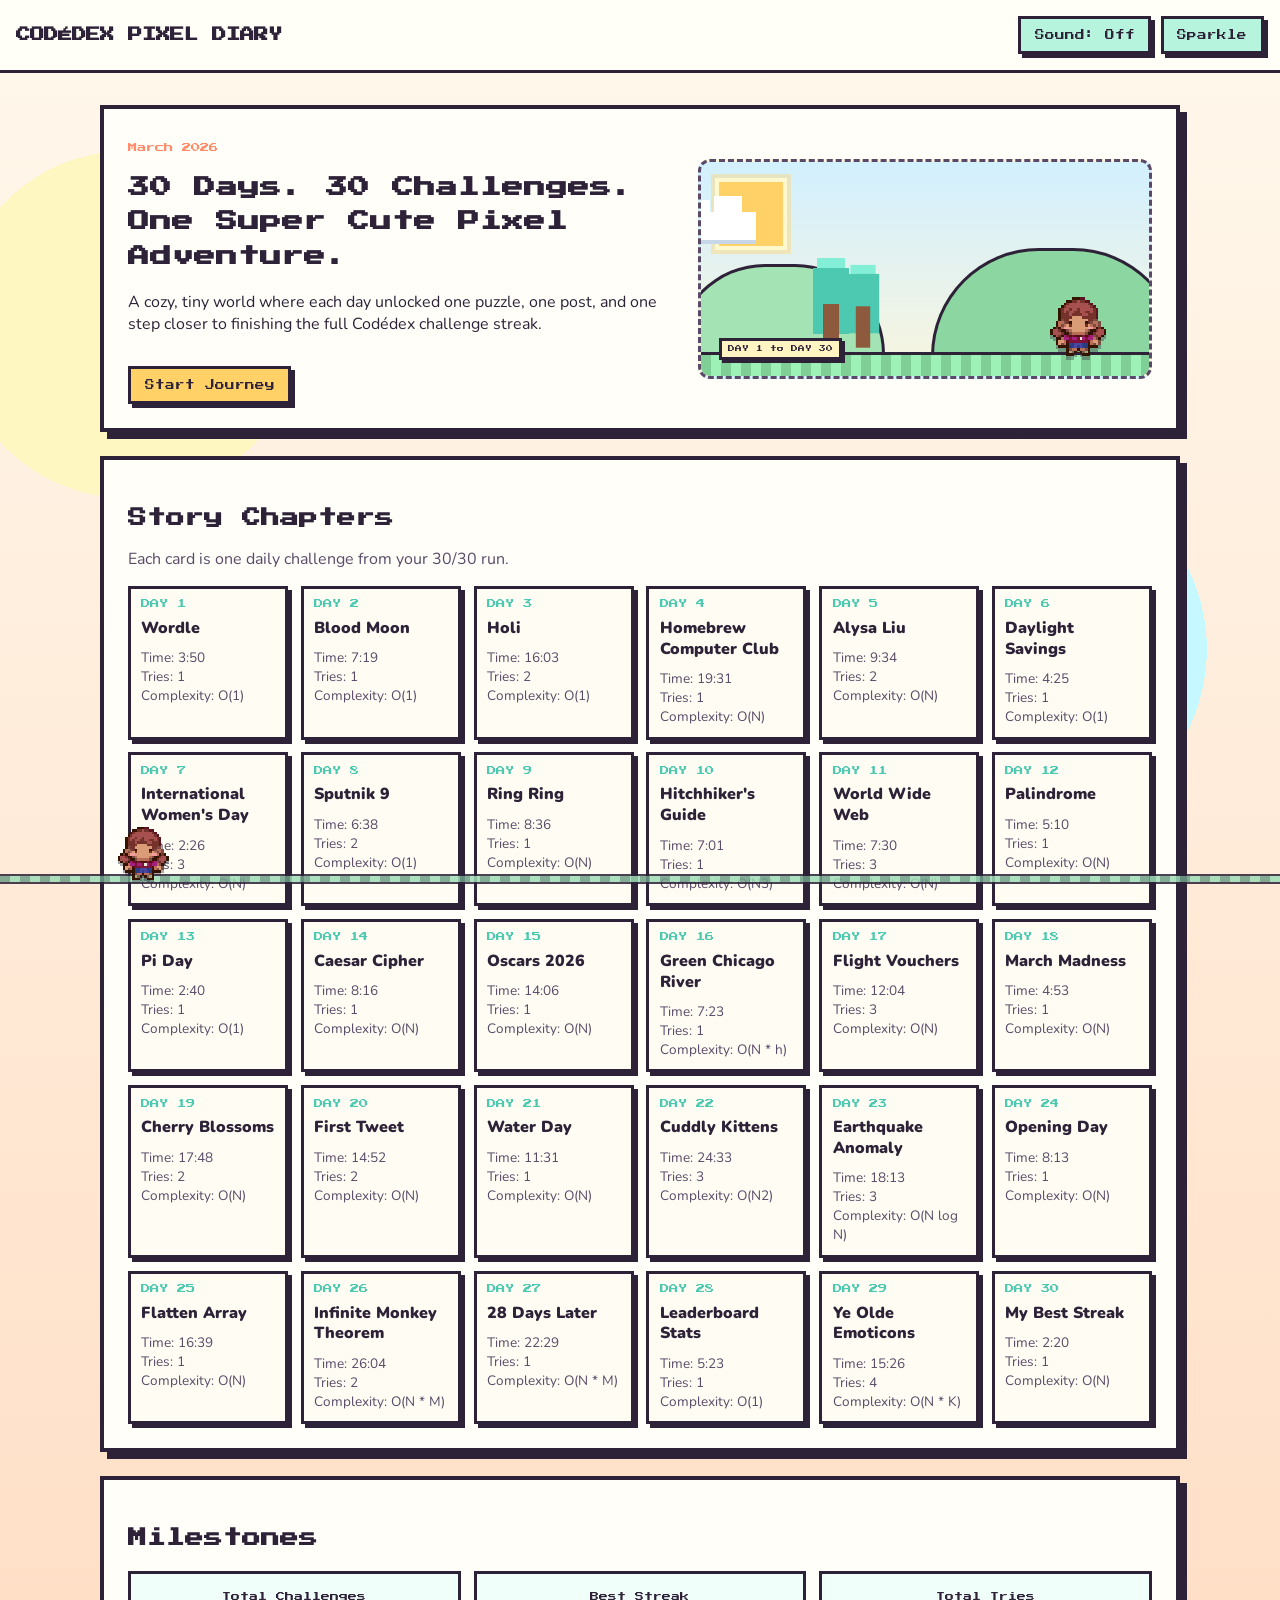
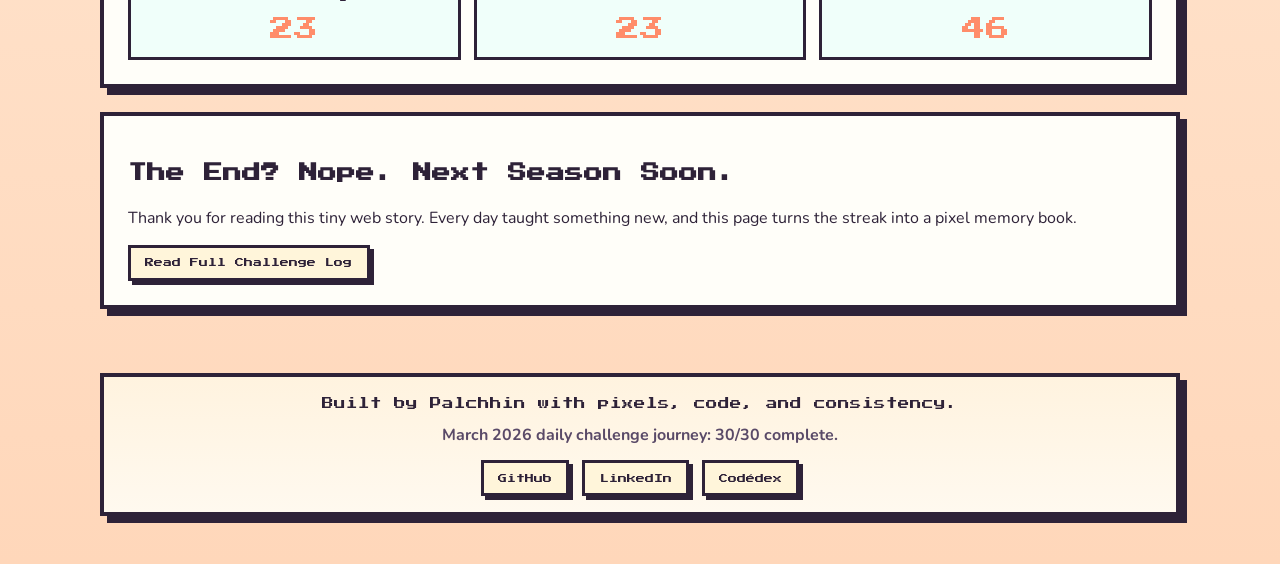
==== journey-website/index.html @ fd7de2a3 "update: move the file path to a new folder" ====
<!DOCTYPE html>
<html lang="en">
<head>
  <meta charset="UTF-8" />
  <meta name="viewport" content="width=device-width, initial-scale=1.0" />
  <title>Palchhin's Pixel Challenge Journey</title>
  <link rel="preconnect" href="https://fonts.googleapis.com" />
  <link rel="preconnect" href="https://fonts.gstatic.com" crossorigin />
  <link href="https://fonts.googleapis.com/css2?family=Press+Start+2P&family=Nunito:wght@500;700;900&display=swap" rel="stylesheet" />
  <link rel="stylesheet" href="style.css" />
</head>
<body>
  <div class="sky-overlay" aria-hidden="true"></div>

  <header class="topbar">
    <div class="logo-wrap">
      <h1 class="logo">CODÉDEX PIXEL DIARY</h1>
    </div>
    <div class="actions">
      <button id="musicToggle" class="pixel-btn" aria-pressed="false">Sound: Off</button>
      <button id="sparkleBtn" class="pixel-btn">Sparkle</button>
    </div>
  </header>

  <main>
    <section class="hero panel reveal">
      <div class="hero-copy">
        <p class="tiny">March 2026</p>
        <h2>30 Days. 30 Challenges. One Super Cute Pixel Adventure.</h2>
        <p>
          A cozy, tiny world where each day unlocked one puzzle, one post, and one step closer to finishing the full Codédex challenge streak.
        </p>
        <button id="startJourney" class="pixel-btn big">Start Journey</button>
      </div>
      <div class="hero-art" aria-hidden="true">
        <div class="sun"></div>
        <div class="cloud c1"></div>
        <div class="cloud c2"></div>
        <div class="hill hill-back"></div>
        <div class="hill hill-front"></div>
        <div class="pixel-tree t1"></div>
        <div class="pixel-tree t2"></div>
        <div class="hero-sign">DAY 1 to DAY 30</div>
        <img class="hero-pet" src="gif/character.gif" alt="" />
        <div class="grass"></div>
      </div>
    </section>

    <section id="timeline" class="panel reveal">
      <h3>Story Chapters</h3>
      <p class="section-copy">Each card is one daily challenge from your 30/30 run.</p>
      <div id="dayGrid" class="day-grid"></div>
    </section>

    <div class="scroll-walker" aria-hidden="true">
      <div id="walkerTrack" class="walker-track">
        <img id="walkerSprite" class="walker-gif" src="gif/character.gif" alt="" />
      </div>
    </div>

    <section class="panel milestones reveal">
      <h3>Milestones</h3>
      <div class="milestone-grid">
        <article class="mile">
          <p class="label">Total Challenges</p>
          <p class="value" data-counter="30">0</p>
        </article>
        <article class="mile">
          <p class="label">Best Streak</p>
          <p class="value" data-counter="30">0</p>
        </article>
        <article class="mile">
          <p class="label">Total Tries</p>
          <p class="value" data-counter="50">0</p>
        </article>
      </div>
    </section>

    <section class="panel finale reveal">
      <h3>The End? Nope. Next Season Soon.</h3>
      <p>
        Thank you for reading this tiny web story. Every day taught something new, and this page turns the streak into a pixel memory book.
      </p>
      <div class="links">
        <a class="pixel-link" href="https://github.com/palchhinparihar/codedex-daily-challenge/blob/main/README.md" target="_blank" rel="noreferrer">Read Full Challenge Log</a>
      </div>
    </section>
  </main>

  <footer class="site-footer reveal">
    <p class="footer-title">Built by Palchhin with pixels, code, and consistency.</p>
    <p class="footer-copy">March 2026 daily challenge journey: 30/30 complete.</p>
    <div class="footer-links">
      <a class="pixel-link" href="https://github.com/palchhinparihar/codedex-daily-challenge" target="_blank" rel="noreferrer">GitHub</a>
      <a class="pixel-link" href="https://www.linkedin.com/in/palchhinparihar" target="_blank" rel="noreferrer">LinkedIn</a>
      <a class="pixel-link" href="https://www.codedex.io/@palchhin" target="_blank" rel="noreferrer">Codédex</a>
    </div>
  </footer>

  <div id="dayModal" class="day-modal" aria-hidden="true" role="dialog" aria-modal="true" aria-labelledby="modalTitle">
    <div class="day-modal__panel">
      <button id="closeModal" class="pixel-btn day-modal__close" aria-label="Close day details">Close</button>
      <p id="modalDay" class="tiny"></p>
      <h4 id="modalTitle"></h4>
      <p id="modalNote" class="modal-note"></p>

      <div id="modalLinks" class="modal-links"></div>

      <section class="modal-block">
        <h5>Code</h5>
        <pre class="code-view"><code id="modalCode"></code></pre>
      </section>

      <section class="modal-block">
        <h5>Explanation</h5>
        <p id="modalExplanation" class="modal-explanation"></p>
      </section>
    </div>
  </div>

  <div id="journeyIntro" class="journey-intro" aria-hidden="true" role="dialog" aria-modal="true" aria-labelledby="journeyTitle">
    <div class="journey-intro__panel">
      <p class="tiny">Adventure Loading</p>
      <h4 id="journeyTitle">Your Pixel Story Is Starting...</h4>
      <img class="journey-intro__gif" src="gif/character.gif" alt="" />
      <p class="journey-intro__caption">Packing sparkles, confidence, and daily challenge energy.</p>
      <div class="journey-intro__bar" aria-hidden="true">
        <span class="journey-intro__fill"></span>
      </div>
    </div>
  </div>

  <div id="toast" class="toast" role="status" aria-live="polite"></div>

  <script src="script.js"></script>
</body>
</html>
---- journey-website/style.css ----
:root {
  --bg-cream: #fff8ec;
  --bg-peach: #ffd7ba;
  --bg-mint: #b7f4dd;
  --ink: #2e2238;
  --ink-soft: #5a4a68;
  --accent-coral: #ff8d6a;
  --accent-teal: #4cc9b0;
  --accent-yellow: #ffd166;
  --panel: #fffef9;
  --pixel-shadow: 4px 4px 0 #2e2238;
}

* {
  box-sizing: border-box;
}

body {
  margin: 0;
  font-family: "Nunito", sans-serif;
  color: var(--ink);
  background:
    radial-gradient(circle at 10% 15%, #fff7c2 0 8%, transparent 8%),
    radial-gradient(circle at 80% 30%, #c5f9ff 0 10%, transparent 10%),
    linear-gradient(180deg, var(--bg-cream), var(--bg-peach));
  min-height: 100vh;
  overflow-x: hidden;
}

.sky-overlay {
  position: fixed;
  inset: 0;
  pointer-events: none;
  background-image: linear-gradient(transparent 95%, rgba(46, 34, 56, 0.09) 95%);
  background-size: 100% 6px;
  opacity: 0.2;
}

.topbar {
  position: sticky;
  top: 0;
  z-index: 10;
  padding: 1rem;
  display: flex;
  gap: 1rem;
  justify-content: space-between;
  align-items: center;
  background: rgba(255, 254, 249, 0.9);
  border-bottom: 3px solid var(--ink);
  backdrop-filter: blur(4px);
}

.logo-wrap {
  display: flex;
  align-items: center;
  gap: 0.65rem;
}

.header-mascot {
  width: 34px;
  height: 34px;
  image-rendering: pixelated;
  border: 2px solid var(--ink);
  background: #fff7e8;
  box-shadow: 2px 2px 0 #2e2238;
}

.logo {
  margin: 0;
  font-family: "Press Start 2P", cursive;
  font-size: clamp(0.6rem, 2.2vw, 0.9rem);
  line-height: 1.7;
}

.actions {
  display: flex;
  gap: 0.6rem;
  flex-wrap: wrap;
}

.pixel-btn {
  border: 3px solid var(--ink);
  background: var(--bg-mint);
  color: var(--ink);
  box-shadow: var(--pixel-shadow);
  font-family: "Press Start 2P", cursive;
  font-size: 0.6rem;
  padding: 0.7rem 0.85rem;
  cursor: pointer;
  transition: transform 120ms ease;
}

.pixel-btn:hover {
  transform: translate(-2px, -2px);
}

.pixel-btn:active {
  transform: translate(2px, 2px);
  box-shadow: 2px 2px 0 #2e2238;
}

.pixel-btn.big {
  margin-top: 0.9rem;
  background: var(--accent-yellow);
}

main {
  width: min(1080px, 92vw);
  margin: 2rem auto 4rem;
  display: grid;
  gap: 1.5rem;
}

.panel {
  border: 4px solid var(--ink);
  background: var(--panel);
  padding: clamp(1rem, 2vw, 1.5rem);
  box-shadow: 7px 7px 0 #2e2238;
}

.hero {
  display: grid;
  gap: 1rem;
  grid-template-columns: 1.1fr 0.9fr;
  align-items: center;
}

.tiny {
  font-family: "Press Start 2P", cursive;
  font-size: 0.58rem;
  color: var(--accent-coral);
}

.hero h2,
.panel h3 {
  font-family: "Press Start 2P", cursive;
  line-height: 1.6;
}

.hero h2 {
  font-size: clamp(1rem, 2.2vw, 1.35rem);
}

.hero-art {
  min-height: 220px;
  border: 3px dashed var(--ink-soft);
  border-radius: 12px;
  position: relative;
  background: linear-gradient(180deg, #d2f0ff 0%, #f9f5de 100%);
  overflow: hidden;
}

.sun {
  width: 64px;
  height: 64px;
  background: var(--accent-yellow);
  position: absolute;
  top: 20px;
  left: 18px;
  box-shadow: 0 0 0 4px #fff7ce, 0 0 0 8px #ffd16666;
  animation: bob 2.4s ease-in-out infinite;
}

.cloud {
  position: absolute;
  width: 80px;
  height: 28px;
  background: #fff;
  box-shadow: 0 4px 0 #c8d7e7;
  animation: float 8s linear infinite;
}

.cloud::before,
.cloud::after {
  content: "";
  position: absolute;
  background: #fff;
}

.cloud::before {
  width: 20px;
  height: 20px;
  top: -12px;
  left: 14px;
}

.cloud::after {
  width: 28px;
  height: 28px;
  top: -16px;
  left: 38px;
}

.cloud.c1 {
  top: 50px;
  left: -25px;
}

.cloud.c2 {
  top: 94px;
  left: -100px;
  animation-delay: -4s;
}

.cat {
  position: absolute;
  width: 56px;
  height: 40px;
  background: var(--accent-coral);
  right: 24px;
  bottom: 20px;
  box-shadow: inset 0 -6px 0 #ef6f5c;
  animation: hop 1.2s ease-in-out infinite;
}

.cat::before,
.cat::after {
  content: "";
  position: absolute;
  top: -12px;
  width: 10px;
  height: 12px;
  background: var(--accent-coral);
}

.cat::before {
  left: 8px;
}

.cat::after {
  right: 8px;
}

.hill {
  position: absolute;
  border: 3px solid var(--ink);
  border-bottom: none;
  border-radius: 120px 120px 0 0;
}

.hill-back {
  width: 210px;
  height: 90px;
  left: -26px;
  bottom: 22px;
  background: #a4e4b4;
}

.hill-front {
  width: 250px;
  height: 108px;
  right: -32px;
  bottom: 20px;
  background: #8bd6a1;
}

.pixel-tree {
  position: absolute;
  width: 16px;
  height: 46px;
  bottom: 26px;
  background: #8e5a3e;
  box-shadow: 0 -26px 0 10px #4cc9b0, 0 -40px 0 6px #83efd7;
}

.pixel-tree.t1 {
  left: 122px;
}

.pixel-tree.t2 {
  left: 154px;
  transform: scale(0.9);
}

.hero-sign {
  position: absolute;
  left: 18px;
  bottom: 16px;
  border: 3px solid var(--ink);
  background: #fff4c2;
  padding: 0.2rem 0.35rem;
  font-family: "Press Start 2P", cursive;
  font-size: 0.42rem;
  line-height: 1.4;
  box-shadow: 3px 3px 0 #2e2238;
  z-index: 2;
}

.hero-pet {
  position: absolute;
  right: 40px;
  bottom: 20px;
  width: 64px;
  height: 64px;
  image-rendering: pixelated;
  filter: drop-shadow(0 4px 0 rgba(46, 34, 56, 0.35));
  animation: heroPetHop 1.3s ease-in-out infinite;
  z-index: 3;
}

.grass {
  position: absolute;
  left: 0;
  right: 0;
  bottom: 0;
  height: 24px;
  background: repeating-linear-gradient(90deg, #7fcf96 0 10px, #9df1b6 10px 20px);
  border-top: 3px solid var(--ink);
}

.section-copy {
  margin-top: -0.2rem;
  color: var(--ink-soft);
}

.day-grid {
  display: grid;
  grid-template-columns: repeat(auto-fill, minmax(160px, 1fr));
  gap: 0.8rem;
}

.day-card {
  border: 3px solid var(--ink);
  background: #fffdf3;
  padding: 0.65rem;
  box-shadow: 4px 4px 0 #2e2238;
  transform: translateY(0);
  transition: transform 180ms ease;
  cursor: pointer;
}

.day-card:hover {
  transform: translateY(-5px) rotate(-0.8deg);
}

.day-card:focus-visible {
  outline: 3px solid var(--accent-coral);
  outline-offset: 2px;
}

.day {
  margin: 0;
  font-family: "Press Start 2P", cursive;
  font-size: 0.58rem;
  color: var(--accent-teal);
}

.title {
  margin: 0.6rem 0;
  font-weight: 900;
  line-height: 1.3;
}

.meta {
  margin: 0;
  font-size: 0.85rem;
  color: var(--ink-soft);
}

.milestone-grid {
  display: grid;
  gap: 0.8rem;
  grid-template-columns: repeat(auto-fit, minmax(180px, 1fr));
}

.mile {
  border: 3px solid var(--ink);
  background: #f0fffa;
  padding: 1rem;
  text-align: center;
}

.label {
  margin: 0;
  font-family: "Press Start 2P", cursive;
  font-size: 0.56rem;
  line-height: 1.5;
}

.value {
  margin: 0.8rem 0 0;
  font-family: "Press Start 2P", cursive;
  font-size: 1.5rem;
  color: var(--accent-coral);
}

.links {
  display: flex;
  gap: 0.8rem;
  flex-wrap: wrap;
}

.pixel-link {
  border: 3px solid var(--ink);
  color: var(--ink);
  text-decoration: none;
  padding: 0.65rem 0.9rem;
  font-family: "Press Start 2P", cursive;
  font-size: 0.56rem;
  background: #fff5da;
  box-shadow: var(--pixel-shadow);
}

.pixel-link:hover {
  background: #ffe3a1;
}

.scroll-walker {
  position: fixed;
  left: 0;
  right: 0;
  bottom: 12px;
  height: 44px;
  pointer-events: none;
  z-index: 15;
}

.scroll-walker::before {
  content: "";
  position: absolute;
  left: 0;
  right: 0;
  bottom: 4px;
  height: 6px;
  background: repeating-linear-gradient(90deg, #6f9f87 0 10px, #9edcb6 10px 20px);
  border-top: 2px solid var(--ink);
  border-bottom: 2px solid var(--ink);
  opacity: 0.86;
}

.walker-track {
  position: absolute;
  left: 0;
  bottom: 8px;
  width: 58px;
  height: 58px;
  transform: translate3d(0, 0, 0);
  will-change: transform;
}

.walker-gif {
  position: absolute;
  inset: 0;
  width: 58px;
  height: 58px;
  image-rendering: pixelated;
  filter: drop-shadow(0 3px 0 rgba(46, 34, 56, 0.4));
  transform: translateY(0);
  will-change: transform;
}

.walker-gif.walking {
  animation: walkerBounce 300ms ease-in-out infinite;
}

.day-modal {
  position: fixed;
  inset: 0;
  background: rgba(46, 34, 56, 0.56);
  display: grid;
  place-items: center;
  opacity: 0;
  pointer-events: none;
  transition: opacity 180ms ease;
  z-index: 30;
  padding: 1rem;
}

.day-modal.open {
  opacity: 1;
  pointer-events: auto;
}

.journey-intro {
  position: fixed;
  inset: 0;
  background: rgba(46, 34, 56, 0.58);
  display: grid;
  place-items: center;
  padding: 1rem;
  opacity: 0;
  pointer-events: none;
  transition: opacity 180ms ease;
  z-index: 35;
}

.journey-intro.open {
  opacity: 1;
  pointer-events: auto;
}

.journey-intro__panel {
  width: min(560px, 100%);
  border: 4px solid var(--ink);
  background: linear-gradient(180deg, #fff7e6, #fffdf6);
  box-shadow: 8px 8px 0 #2e2238;
  text-align: center;
  padding: 1rem;
  transform: scale(0.95);
  animation: introPop 280ms ease forwards;
}

.journey-intro__panel h4 {
  margin: 0.35rem 0 0.8rem;
  font-family: "Press Start 2P", cursive;
  font-size: clamp(0.75rem, 2.2vw, 0.98rem);
  line-height: 1.7;
}

.journey-intro__gif {
  width: 92px;
  height: 92px;
  image-rendering: pixelated;
  filter: drop-shadow(0 4px 0 rgba(46, 34, 56, 0.35));
  animation: introHop 540ms ease-in-out infinite;
}

.journey-intro__caption {
  margin: 0.65rem 0 0.75rem;
  color: var(--ink-soft);
  font-weight: 700;
}

.journey-intro__bar {
  width: min(380px, 92%);
  margin: 0 auto;
  height: 16px;
  border: 3px solid var(--ink);
  background: #f8efd2;
  overflow: hidden;
}

.journey-intro__fill {
  display: block;
  height: 100%;
  width: 0;
  background: repeating-linear-gradient(90deg, #ffd166 0 14px, #4cc9b0 14px 28px);
}

.journey-intro.open .journey-intro__fill {
  animation: introFill 1100ms ease forwards;
}

.landing-highlight {
  animation: landingPulse 850ms ease;
}

.day-modal__panel {
  width: min(880px, 100%);
  max-height: 88vh;
  overflow: auto;
  border: 4px solid var(--ink);
  background: #fffef9;
  box-shadow: 8px 8px 0 #2e2238;
  padding: 1rem;
  position: relative;
}

.day-modal__close {
  position: sticky;
  top: 0;
  margin-left: auto;
  display: block;
  z-index: 1;
}

#modalTitle {
  margin: 0.4rem 0 0.8rem;
  font-family: "Press Start 2P", cursive;
  line-height: 1.6;
  font-size: clamp(0.88rem, 2vw, 1.15rem);
}

.modal-note {
  margin: 0.35rem 0 0.7rem;
  color: var(--ink-soft);
  font-weight: 700;
}

.modal-links {
  display: flex;
  gap: 0.6rem;
  flex-wrap: wrap;
  margin-bottom: 0.9rem;
}

.modal-block h5 {
  margin: 0.7rem 0 0.5rem;
  font-family: "Press Start 2P", cursive;
  font-size: 0.64rem;
}

.code-view {
  margin: 0;
  border: 3px solid var(--ink);
  background: #171621;
  color: #f4f3ff;
  padding: 0.9rem;
  white-space: pre;
  overflow: auto;
  font-family: "Courier New", monospace;
  font-size: 0.8rem;
  line-height: 1.45;
}

.modal-explanation {
  margin-top: 0;
  color: #463c53;
  font-weight: 700;
  white-space: pre-line;
}

.toast {
  position: fixed;
  left: 50%;
  bottom: 20px;
  transform: translateX(-50%);
  border: 3px solid var(--ink);
  background: #fff;
  padding: 0.55rem 0.85rem;
  font-family: "Press Start 2P", cursive;
  font-size: 0.56rem;
  box-shadow: var(--pixel-shadow);
  opacity: 0;
  pointer-events: none;
  transition: opacity 180ms ease;
}

.toast.show {
  opacity: 1;
}

.site-footer {
  width: min(1080px, 92vw);
  margin: 0 auto 3rem;
  border: 4px solid var(--ink);
  background: linear-gradient(180deg, #fff3df, #fff9ef);
  box-shadow: 7px 7px 0 #2e2238;
  padding: 1rem 1.2rem;
  text-align: center;
}

.footer-title {
  margin: 0;
  font-family: "Press Start 2P", cursive;
  font-size: clamp(0.56rem, 1.6vw, 0.72rem);
  line-height: 1.8;
}

.footer-copy {
  margin: 0.65rem 0 0.9rem;
  color: var(--ink-soft);
  font-weight: 700;
}

.footer-links {
  display: flex;
  justify-content: center;
  gap: 0.8rem;
  flex-wrap: wrap;
}

.reveal {
  opacity: 0;
  transform: translateY(20px);
  transition: opacity 500ms ease, transform 500ms ease;
}

.reveal.visible {
  opacity: 1;
  transform: none;
}

.sparkle {
  position: fixed;
  left: 0;
  top: 0;
  width: var(--size, 11px);
  height: var(--size, 11px);
  transform: translate(-50%, -50%) scale(0.2) rotate(0deg);
  pointer-events: none;
  background: var(--color, var(--accent-yellow));
  box-shadow: 0 0 0 3px #fff8de, 0 0 18px 2px rgba(255, 244, 188, 0.9);
  border: 2px solid #fffdf3;
  image-rendering: pixelated;
  animation: sparkleBurst var(--dur, 850ms) cubic-bezier(0.16, 0.84, 0.35, 1) forwards;
  z-index: 20;
}

.sparkle-star {
  clip-path: polygon(50% 0%, 62% 34%, 100% 50%, 62% 66%, 50% 100%, 38% 66%, 0% 50%, 38% 34%);
}

.sparkle-dot {
  border-radius: 50%;
}

@keyframes float {
  from {
    transform: translateX(-20%);
  }
  to {
    transform: translateX(220%);
  }
}

@keyframes hop {
  0%,
  100% {
    transform: translateY(0);
  }
  50% {
    transform: translateY(-9px);
  }
}

@keyframes bob {
  0%,
  100% {
    transform: translateY(0);
  }
  50% {
    transform: translateY(-5px);
  }
}

@keyframes blink {
  0% {
    opacity: 0.95;
    transform: scale(1);
  }
  100% {
    opacity: 0;
    transform: scale(3);
  }
}

@keyframes sparkleBurst {
  0% {
    opacity: 0;
    transform: translate(-50%, -50%) scale(0.2) rotate(0deg);
  }
  15% {
    opacity: 1;
  }
  100% {
    opacity: 0;
    transform: translate(calc(-50% + var(--dx, 0px)), calc(-50% + var(--dy, 0px))) scale(1.35) rotate(var(--spin, 90deg));
  }
}

@keyframes heroPetHop {
  0%,
  100% {
    transform: translateY(0);
  }
  50% {
    transform: translateY(-7px);
  }
}

@keyframes walkerBounce {
  0%,
  100% {
    transform: translateY(0);
  }
  50% {
    transform: translateY(-2px);
  }
}

@keyframes introPop {
  to {
    transform: scale(1);
  }
}

@keyframes introHop {
  0%,
  100% {
    transform: translateY(0);
  }
  50% {
    transform: translateY(-6px);
  }
}

@keyframes introFill {
  from {
    width: 0;
  }
  to {
    width: 100%;
  }
}

@keyframes landingPulse {
  0% {
    box-shadow: 7px 7px 0 #2e2238, 0 0 0 0 rgba(255, 141, 106, 0.45);
  }
  100% {
    box-shadow: 7px 7px 0 #2e2238, 0 0 0 16px rgba(255, 141, 106, 0);
  }
}

@media (max-width: 780px) {
  .hero {
    grid-template-columns: 1fr;
  }

  .hero-art {
    min-height: 190px;
  }

  .pixel-btn,
  .pixel-link {
    font-size: 0.52rem;
  }

  .scroll-walker {
    bottom: 8px;
  }

  .day-modal__panel {
    max-height: 92vh;
  }
}

@media (prefers-reduced-motion: reduce) {
  *,
  *::before,
  *::after {
    animation: none !important;
    transition-duration: 1ms !important;
  }
}
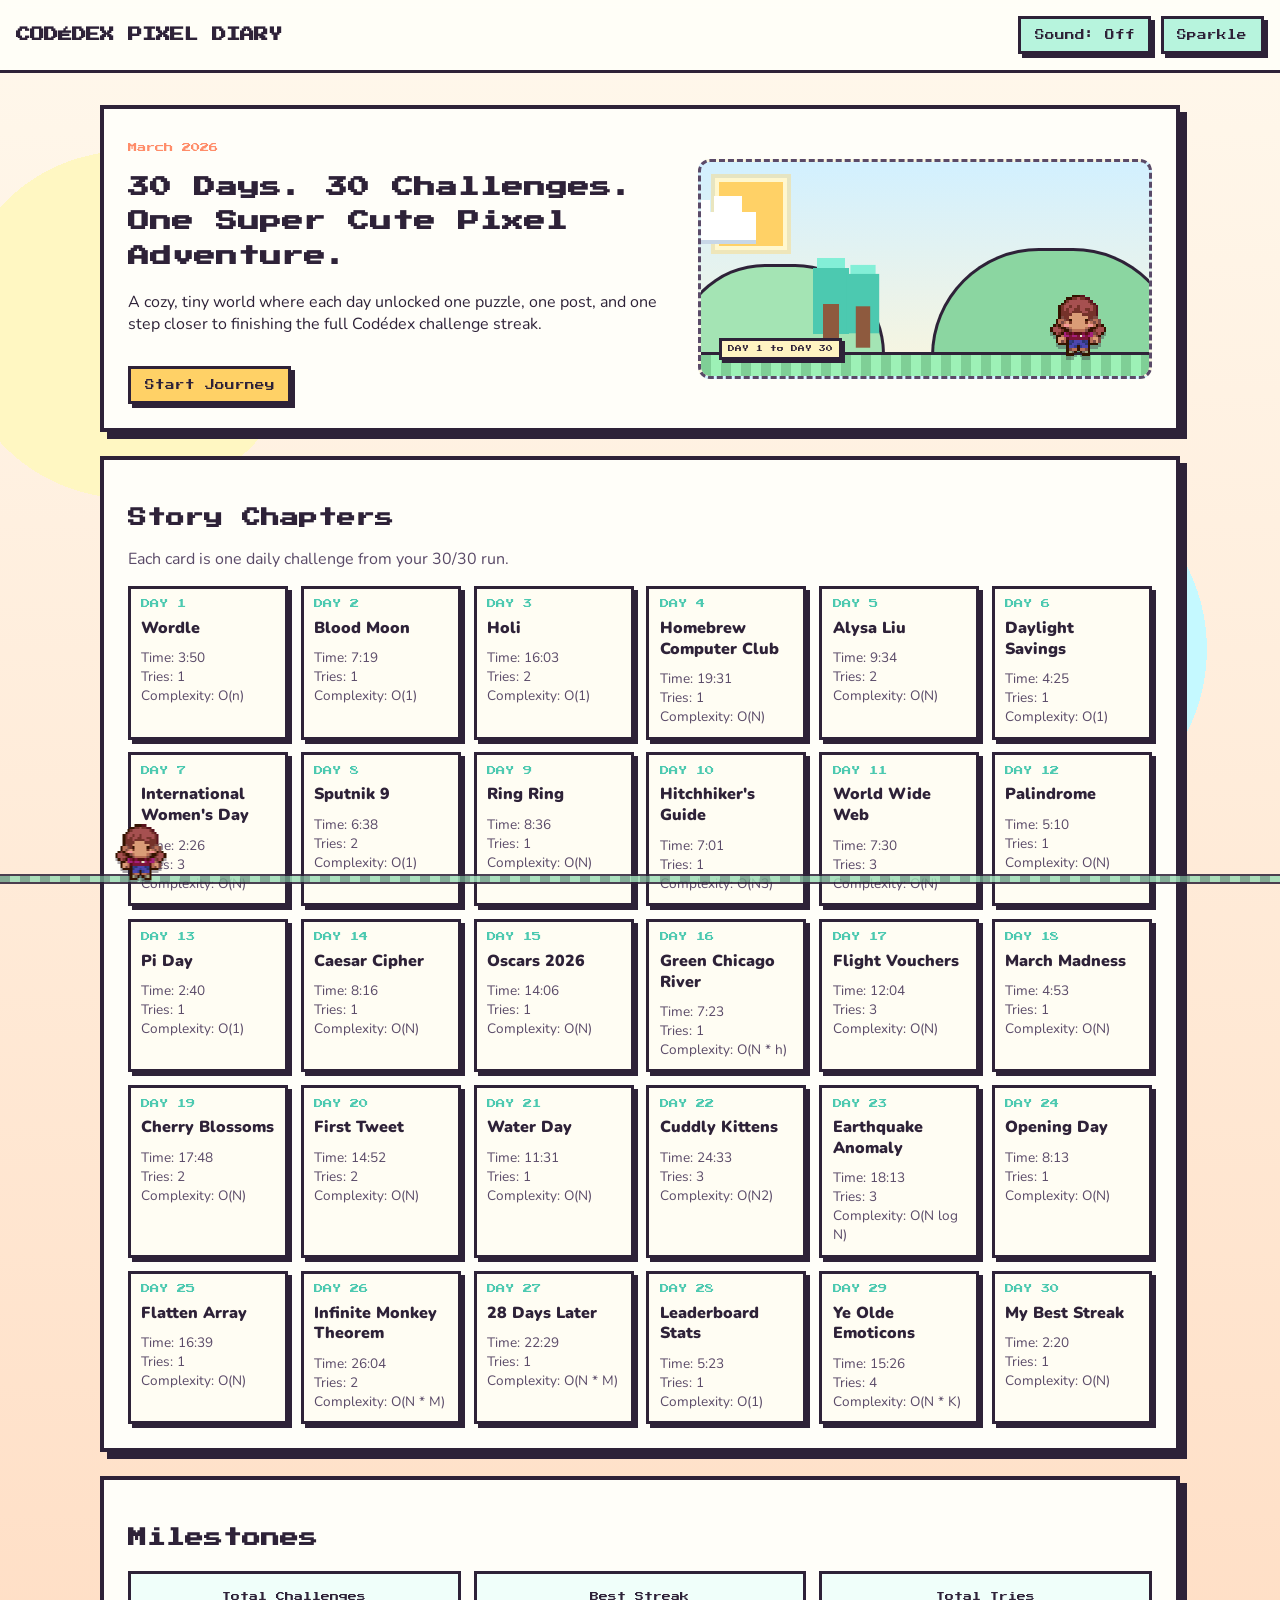
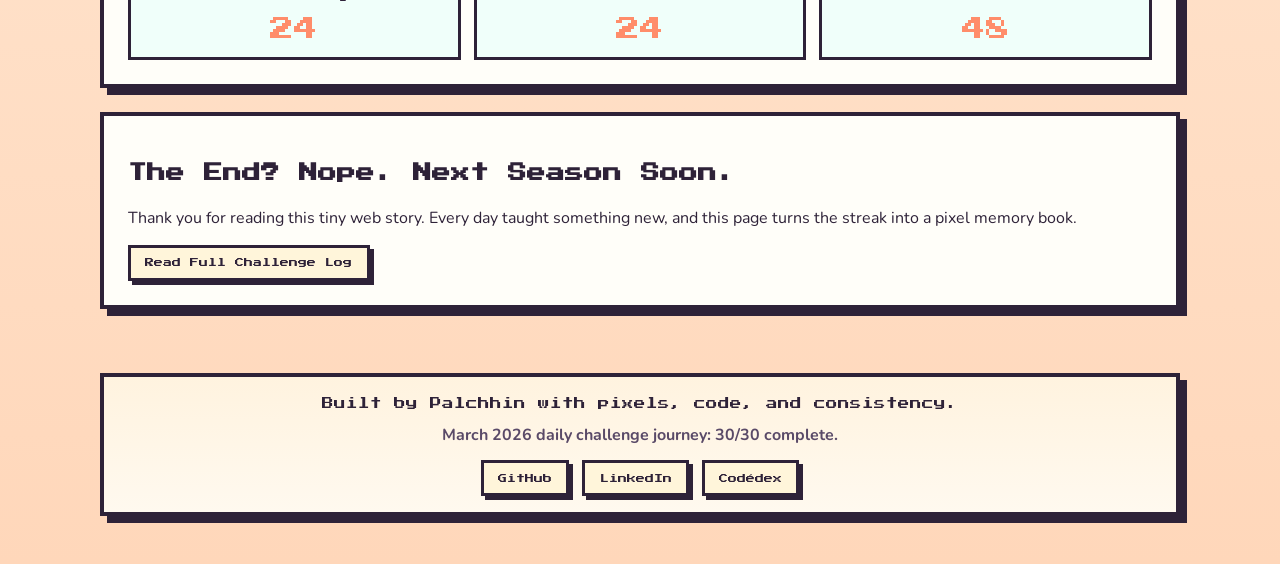
==== commit 18e85b98: "fix: resolve the code not showing error" ====
--- a/journey-website/index.html
+++ b/journey-website/index.html
@@ -106,14 +106,23 @@
 
       <div id="modalLinks" class="modal-links"></div>
 
-      <section class="modal-block">
+      <section class="modal-block code-section">
         <h5>Code</h5>
         <pre class="code-view"><code id="modalCode"></code></pre>
       </section>
 
-      <section class="modal-block">
+      <section class="modal-block explanation-section">
         <h5>Explanation</h5>
-        <p id="modalExplanation" class="modal-explanation"></p>
+        <div class="explanation-content">
+          <div class="explanation-part">
+            <h6>Approach</h6>
+            <p id="modalApproach" class="explanation-text"></p>
+          </div>
+          <div class="explanation-part">
+            <h6>Complexity</h6>
+            <p id="modalComplexity" class="explanation-text"></p>
+          </div>
+        </div>
       </section>
     </div>
   </div>
@@ -132,6 +141,7 @@
 
   <div id="toast" class="toast" role="status" aria-live="polite"></div>
 
+  <script src="code-explanations.js"></script>
   <script src="script.js"></script>
 </body>
 </html>
--- a/journey-website/style.css
+++ b/journey-website/style.css
@@ -116,6 +116,100 @@
   background: var(--panel);
   padding: clamp(1rem, 2vw, 1.5rem);
   box-shadow: 7px 7px 0 #2e2238;
+}
+
+.modal-block {
+  margin-top: 1.2rem;
+  padding-top: 1rem;
+  border-top: 2px solid var(--accent-yellow);
+}
+
+.modal-block h5 {
+  font-family: "Press Start 2P", cursive;
+  font-size: 0.65rem;
+  margin: 0 0 0.6rem 0;
+  color: var(--accent-coral);
+}
+
+.code-view {
+  background: #1e1e1e;
+  color: #d4d4d4;
+  padding: 1rem;
+  border-radius: 6px;
+  overflow-x: auto;
+  font-family: "Courier New", monospace;
+  font-size: 0.75rem;
+  line-height: 1.5;
+  border: 2px solid var(--ink-soft);
+}
+
+.code-view code {
+  color: #d4d4d4;
+}
+
+.modal-text {
+  font-size: 0.9rem;
+  line-height: 1.6;
+  color: var(--ink);
+  margin: 0;
+}
+
+.code-section {
+  margin-top: 1.2rem;
+  padding-top: 1rem;
+  border-top: 2px solid var(--accent-yellow);
+}
+
+.code-section h5 {
+  font-family: "Press Start 2P", cursive;
+  font-size: 0.65rem;
+  margin: 0 0 0.6rem 0;
+  color: var(--accent-coral);
+}
+
+.explanation-section {
+  margin-top: 1.2rem;
+  padding-top: 1rem;
+  border-top: 2px solid var(--accent-yellow);
+}
+
+.explanation-section h5 {
+  font-family: "Press Start 2P", cursive;
+  font-size: 0.65rem;
+  margin: 0 0 0.8rem 0;
+  color: var(--accent-coral);
+}
+
+.explanation-content {
+  display: flex;
+  flex-direction: column;
+  gap: 1rem;
+}
+
+.explanation-part {
+  padding: 0.8rem;
+  background: #f9f5f0;
+  border-left: 3px solid var(--accent-teal);
+  border-radius: 4px;
+}
+
+.explanation-part h6 {
+  margin: 0 0 0.5rem 0;
+  font-family: "Courier New", monospace;
+  font-size: 0.75rem;
+  font-weight: 700;
+  color: var(--accent-coral);
+  text-transform: uppercase;
+  letter-spacing: 1px;
+}
+
+.explanation-text {
+  margin: 0;
+  font-family: "Courier New", monospace;
+  font-size: 0.8rem;
+  line-height: 1.6;
+  color: var(--ink);
+  word-break: break-word;
 }
 
 .hero {
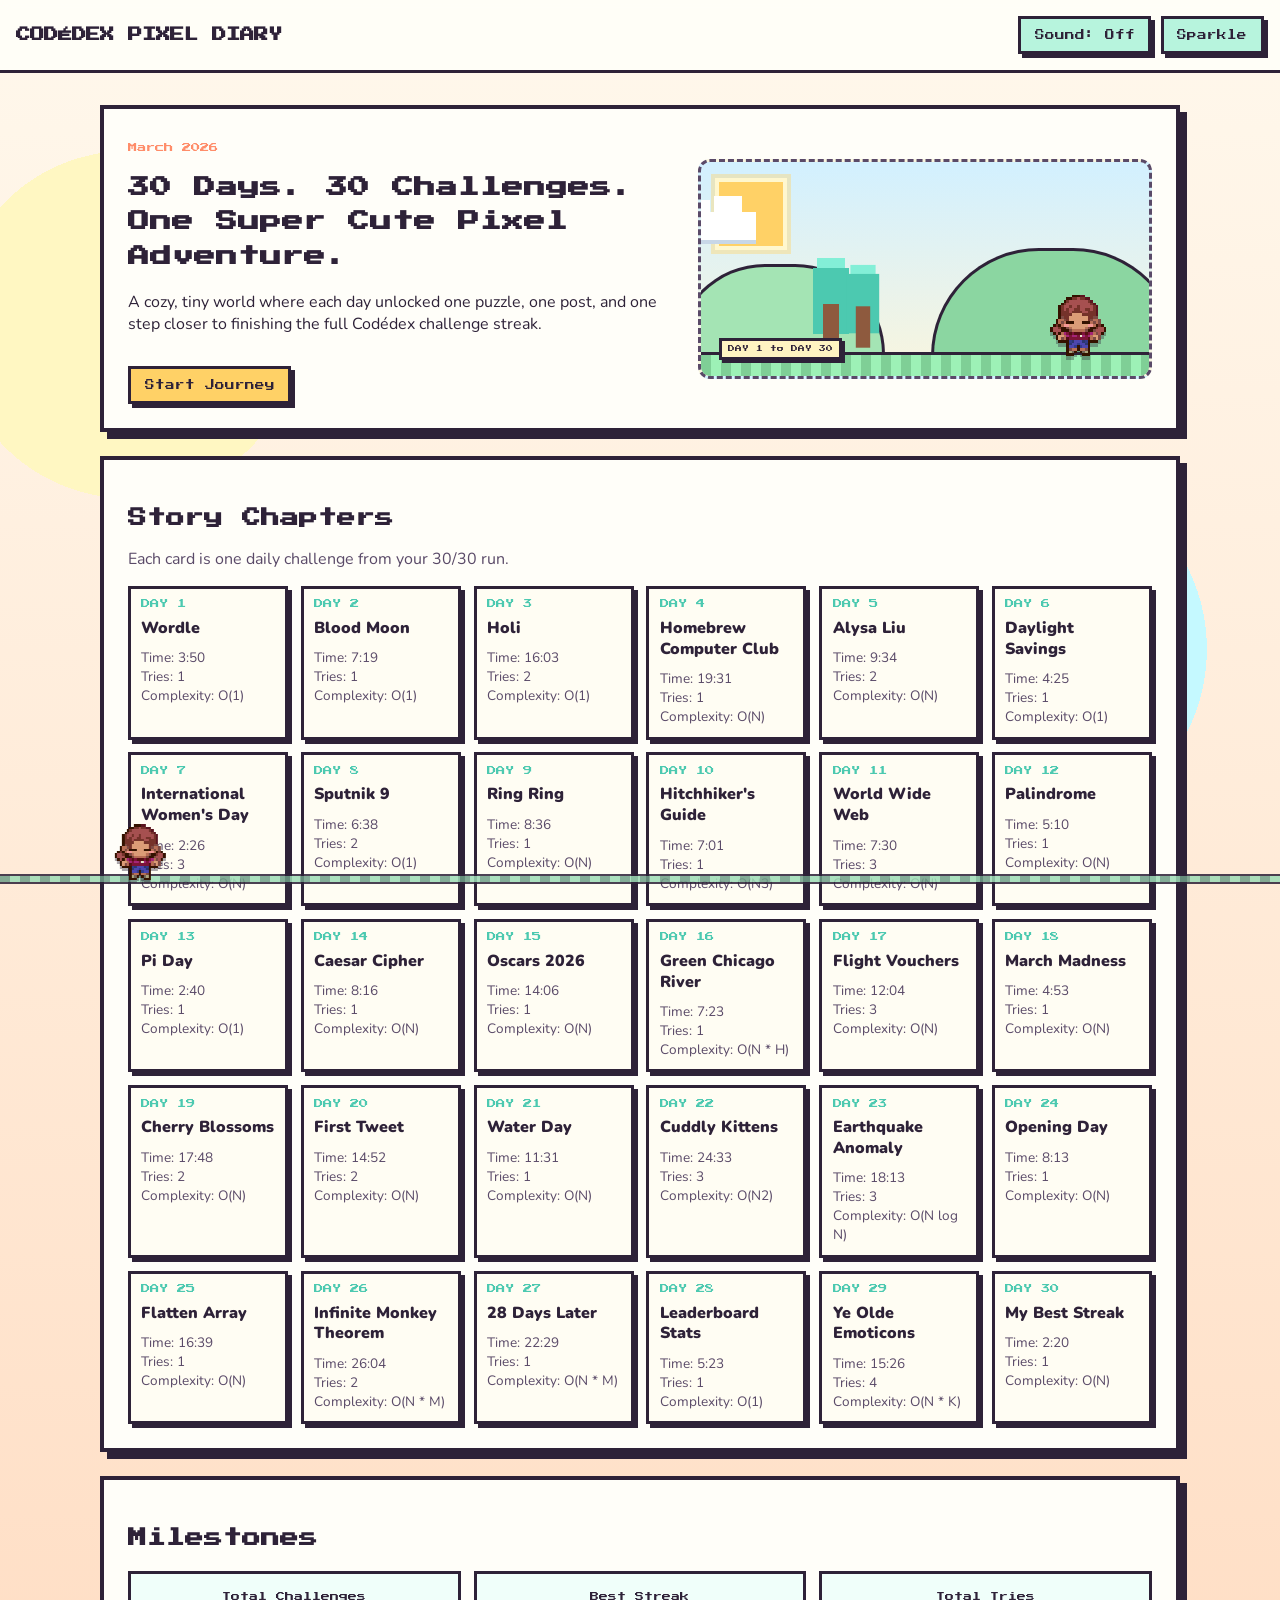
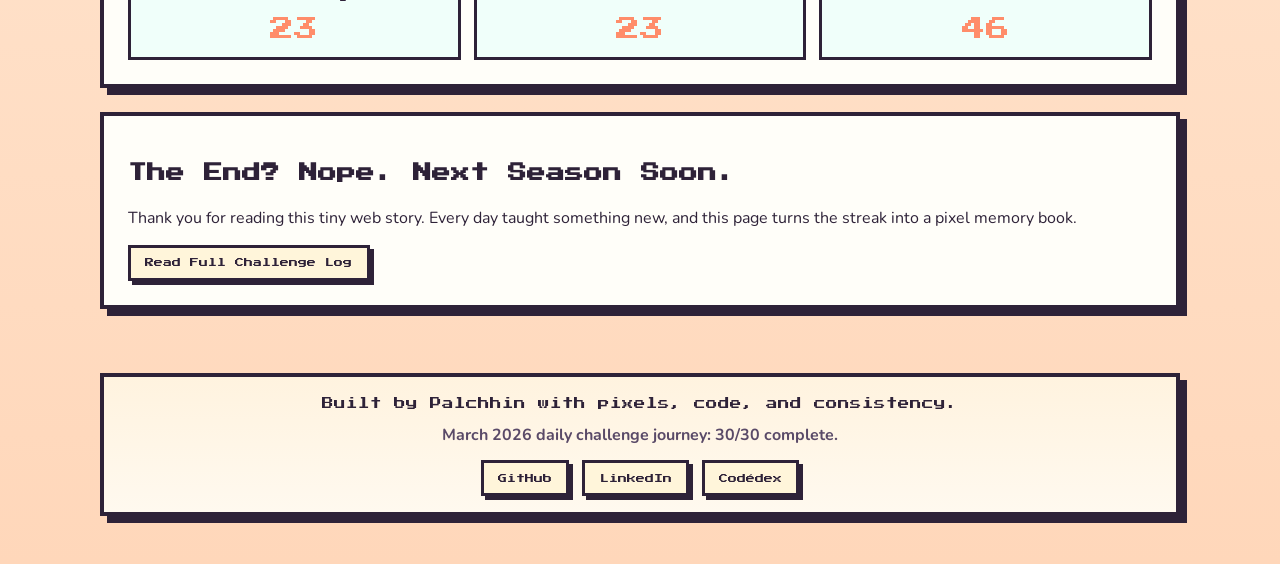
==== commit ffaacd84: "fix: resolve the gif path issue" ====
--- a/journey-website/index.html
+++ b/journey-website/index.html
@@ -41,7 +41,7 @@
         <div class="pixel-tree t1"></div>
         <div class="pixel-tree t2"></div>
         <div class="hero-sign">DAY 1 to DAY 30</div>
-        <img class="hero-pet" src="gif/character.gif" alt="" />
+        <img class="hero-pet" src="assets/gif/character.gif" alt="" />
         <div class="grass"></div>
       </div>
     </section>
@@ -54,7 +54,7 @@
 
     <div class="scroll-walker" aria-hidden="true">
       <div id="walkerTrack" class="walker-track">
-        <img id="walkerSprite" class="walker-gif" src="gif/character.gif" alt="" />
+        <img id="walkerSprite" class="walker-gif" src="assets/gif/character.gif" alt="" />
       </div>
     </div>
 
@@ -131,7 +131,7 @@
     <div class="journey-intro__panel">
       <p class="tiny">Adventure Loading</p>
       <h4 id="journeyTitle">Your Pixel Story Is Starting...</h4>
-      <img class="journey-intro__gif" src="gif/character.gif" alt="" />
+      <img class="journey-intro__gif" src="assets/gif/character.gif" alt="" />
       <p class="journey-intro__caption">Packing sparkles, confidence, and daily challenge energy.</p>
       <div class="journey-intro__bar" aria-hidden="true">
         <span class="journey-intro__fill"></span>
